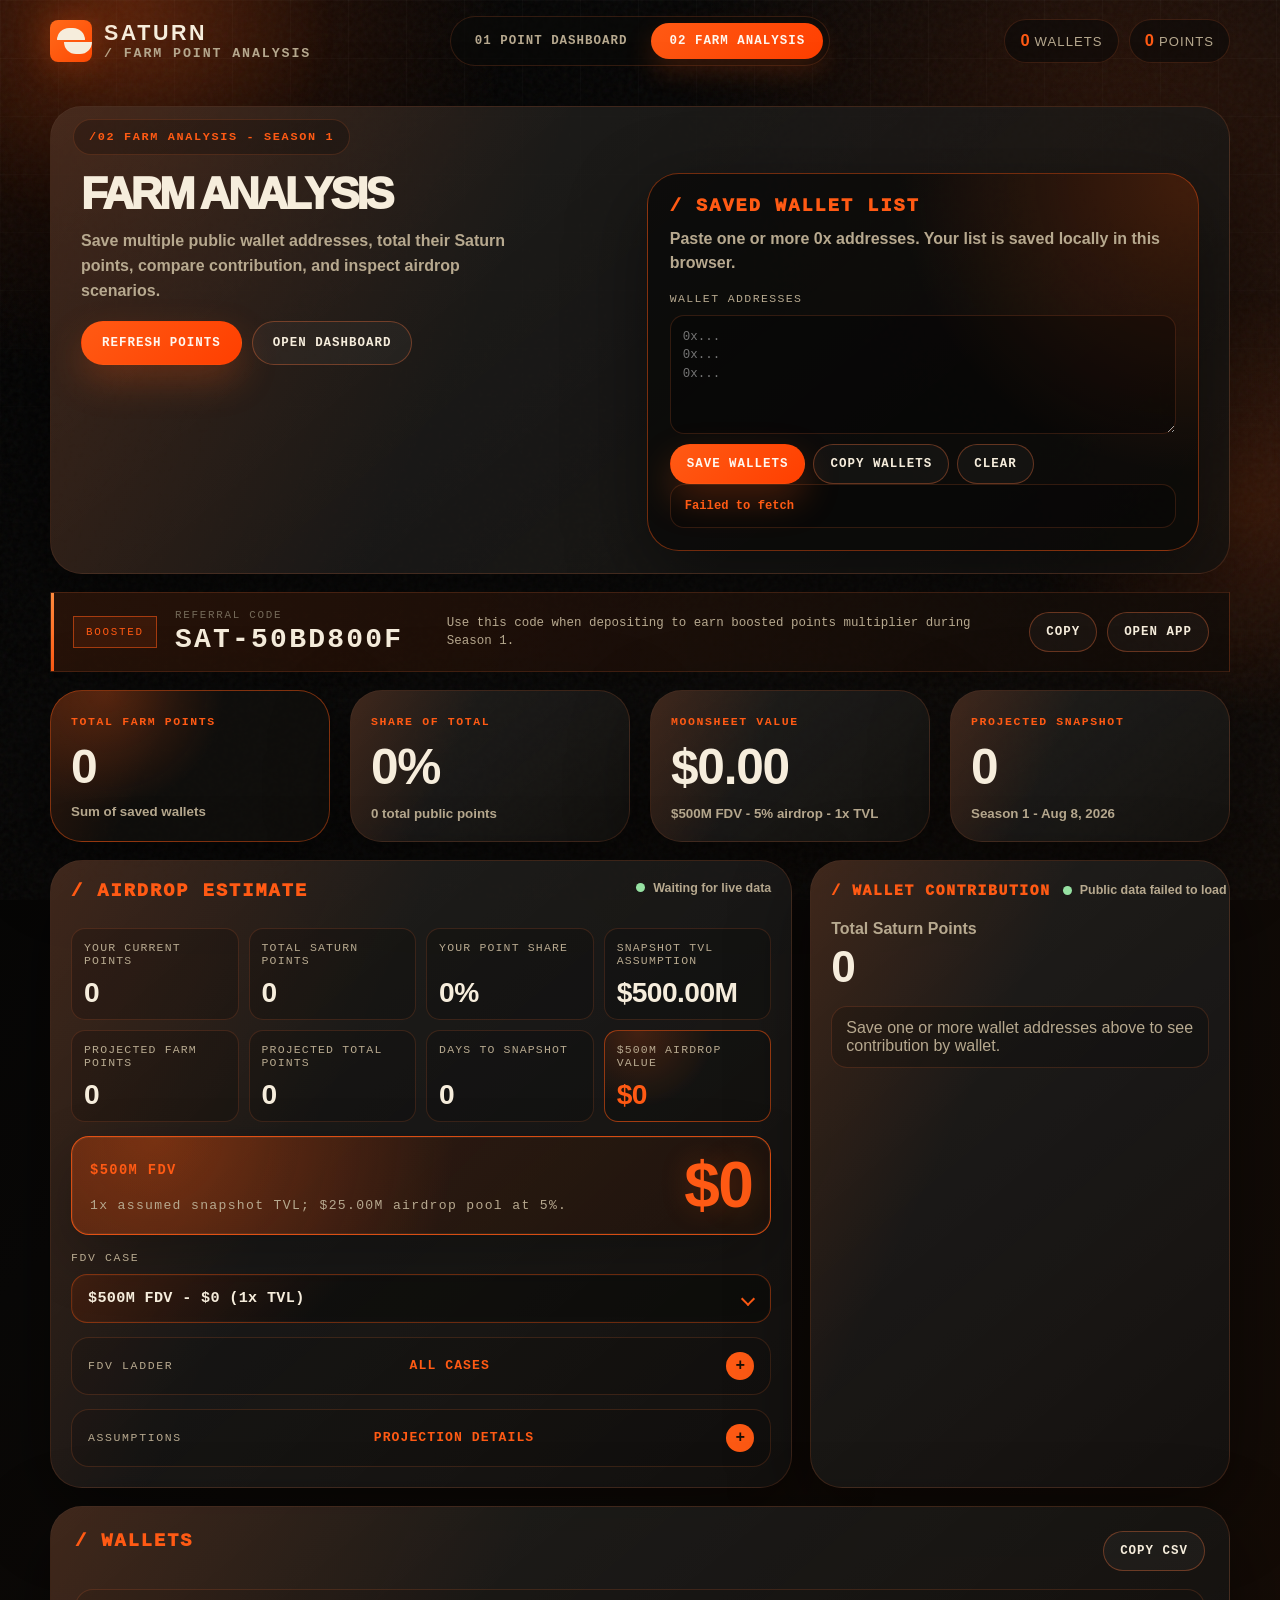
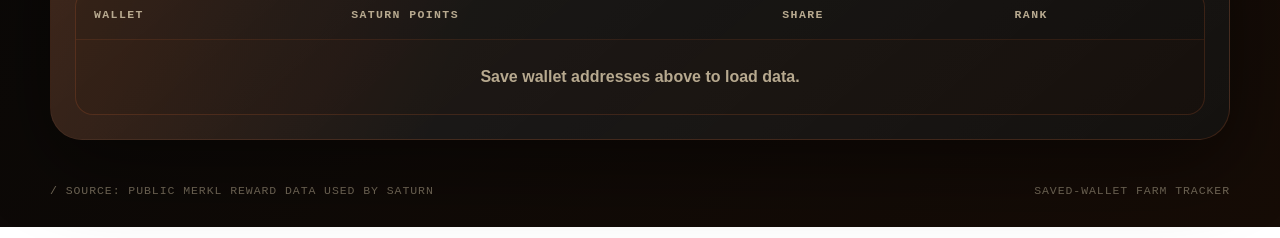
==== analysis.html @ b49cf616 "Raise hero titles and reorder referral" ====
<!doctype html>
<html lang="en">
  <head>
    <meta charset="utf-8" />
    <meta name="viewport" content="width=device-width, initial-scale=1" />
    <title>Saturn Farm Point Analysis</title>
    <meta
      name="description"
      content="Track Saturn points across saved wallets using public Merkl point data."
    />
    <link rel="stylesheet" href="styles.css?v=20260531-wallet-collapse" />
    <style>
      [hidden] {
        display: none !important;
      }

      .metric-card strong,
      .points-total strong,
      .moonsheet-grid strong,
      .scenario-focus strong {
        letter-spacing: -0.025em !important;
      }

      .hero-grid h1,
      .wallet-card h2,
      .panel-heading h2 {
        display: none !important;
      }

      .kicker,
      .card-label {
        display: inline-flex;
        align-items: center;
        color: var(--gold);
        font-size: clamp(1.02rem, 1.45vw, 1.28rem) !important;
        font-weight: 950 !important;
        letter-spacing: 0.11em;
        line-height: 1.15;
      }

      .kicker {
        margin-bottom: 4px;
      }

      .hero-panel .kicker {
        color: var(--text) !important;
        font-family: var(--font-display) !important;
        font-size: clamp(2.35rem, 3.4vw, 3.5rem) !important;
        font-weight: 950 !important;
        letter-spacing: -0.07em;
        line-height: 0.98;
        margin: 0 !important;
      }

      .card-label {
        margin-bottom: 10px;
      }

      .panel-heading {
        align-items: flex-start;
      }

      .hero-panel {
        padding-top: 12px !important;
      }

      .hero-grid,
      .farm-hero-grid {
        align-items: flex-start !important;
        min-height: 0 !important;
        margin-top: 18px;
        padding-top: 0 !important;
      }

      .hero-copy {
        margin-top: 12px !important;
      }

      .hero-actions {
        margin-top: 18px !important;
      }

      .farm-hero-grid {
        grid-template-columns: minmax(320px, 0.92fr) minmax(420px, 1fr) !important;
        gap: clamp(24px, 4.5vw, 58px) !important;
      }

      .farm-hero-grid > div:first-child {
        max-width: 520px;
      }

      .wallet-manager-card {
        justify-self: end;
        width: min(100%, 720px);
      }

      .farm-dashboard > .content-grid .panel-heading {
        align-items: center !important;
        flex-wrap: nowrap;
        gap: 12px;
      }

      .farm-dashboard > .content-grid .panel-heading .card-label {
        margin-bottom: 0;
        white-space: nowrap;
        font-size: clamp(0.92rem, 1.08vw, 1.08rem) !important;
      }

      .farm-dashboard > .content-grid .sync-status {
        align-self: center;
        margin-left: auto;
        min-width: max-content;
        white-space: nowrap;
      }

      .moonsheet-grid strong {
        letter-spacing: -0.02em !important;
      }

      .farm-dashboard .metric-card strong,
      .farm-dashboard .moonsheet-grid strong,
      .farm-dashboard .scenario-focus strong,
      .farm-dashboard .farm-points-total strong,
      .farm-dashboard .allocation-row-header b,
      .farm-dashboard .allocation-meta,
      .farm-dashboard .scenario-table th,
      .farm-dashboard .scenario-table td,
      .farm-dashboard .farm-table td,
      .farm-dashboard .farm-table strong {
        font-family: var(--font-display) !important;
      }

      .farm-dashboard > .content-grid .mini-stats {
        display: none !important;
      }

      .scenario-table {
        width: 100%;
        table-layout: fixed;
      }

      .scenario-table th,
      .scenario-table td {
        width: 33.333% !important;
      }

      .scenario-table th:nth-child(3),
      .scenario-table td:nth-child(3) {
        display: table-cell !important;
      }

      .scenario-table th:nth-child(4),
      .scenario-table td:nth-child(4) {
        display: none !important;
      }

      @media (max-width: 900px) {
        .farm-hero-grid {
          grid-template-columns: 1fr !important;
        }

        .wallet-manager-card {
          justify-self: stretch;
          width: 100%;
        }
      }
    </style>
  </head>
  <body>
    <div class="noise" aria-hidden="true"></div>
    <div class="orb orb-one" aria-hidden="true"></div>
    <div class="orb orb-two" aria-hidden="true"></div>

    <header class="site-shell topbar" aria-label="Saturn farm analysis header">
      <a class="brand" href="index.html" aria-label="Saturn Point Dashboard home">
        <span class="brand-mark" aria-hidden="true"></span>
        <span>
          <strong>Saturn</strong>
          <small>/ farm point analysis</small>
        </span>
      </a>

      <nav class="main-nav" aria-label="Primary navigation">
        <a href="index.html">01 Point Dashboard</a>
        <a class="active" href="analysis.html">02 Farm Analysis</a>
      </nav>

      <div class="header-stats" aria-label="Farm analysis quick stats">
        <span><strong id="walletCountStat">0</strong> Wallets</span>
        <span><strong id="farmHeaderPoints">0.0</strong> Points</span>
      </div>
    </header>

    <main class="site-shell dashboard farm-dashboard">
      <section class="hero-panel farm-hero reveal">
        <div class="epoch-pill">/02 Farm Analysis - Season 1</div>
        <div class="hero-grid farm-hero-grid">
          <div>
            <p class="kicker">Farm Analysis</p>
            <h1>Analyze your Saturn farm</h1>
            <p class="hero-copy">
              Save multiple public wallet addresses, total their Saturn points,
              compare contribution, and inspect airdrop scenarios.
            </p>
            <div class="hero-actions">
              <button class="primary-btn" id="refreshFarm" type="button">
                Refresh points
              </button>
              <a class="ghost-btn" href="index.html">Open dashboard</a>
            </div>
          </div>

          <aside class="wallet-card wallet-manager-card">
            <span class="card-label">/ Saved Wallet List</span>
            <h2>Saved wallets</h2>
            <p>Paste one or more 0x addresses. Your list is saved locally in this browser.</p>
            <div class="wallet-summary" id="walletSummary" hidden>
              <div>
                <small>Wallets saved</small>
                <strong id="walletSummaryCount">No wallets saved</strong>
                <span id="walletSummaryPreview">Add wallets to start tracking.</span>
              </div>
              <div class="wallet-summary-actions">
                <button class="ghost-btn compact-action" id="copyWalletsCompact" type="button">Copy</button>
                <button class="ghost-btn compact-action" id="editWallets" type="button">Edit wallets</button>
              </div>
            </div>
            <form class="wallet-manager" id="walletManagerForm">
              <label for="walletListInput">Wallet addresses</label>
              <textarea
                id="walletListInput"
                rows="5"
                placeholder="0x...&#10;0x...&#10;0x..."
                spellcheck="false"
              ></textarea>
              <div class="wallet-manager-actions">
                <button class="primary-btn compact-action" type="submit">Save wallets</button>
                <button class="ghost-btn compact-action" id="copyWallets" type="button">Copy wallets</button>
                <button class="ghost-btn compact-action" id="clearWallets" type="button">Clear</button>
              </div>
            </form>
            <div class="wallet-address" id="walletListStatus">No wallets saved.</div>
          </aside>
        </div>
      </section>

      <section class="ref-card reveal" aria-label="Saturn referral code">
        <div class="ref-accent" aria-hidden="true"></div>
        <span class="ref-badge">Boosted</span>
        <div>
          <small>Referral Code</small>
          <strong>SAT-50BD800F</strong>
        </div>
        <p>Use this code when depositing to earn boosted points multiplier during Season 1.</p>
        <div class="ref-actions">
          <button class="ghost-btn compact-action" type="button" data-copy-ref="SAT-50BD800F">Copy</button>
          <a class="ghost-btn compact-action" href="https://app.saturn.credit/" target="_blank" rel="noopener noreferrer">Open app</a>
        </div>
      </section>

      <section class="metrics-grid farm-metrics" aria-label="Farm summary metrics">
        <article class="metric-card reveal highlighted">
          <span class="metric-label">Total Farm Points</span>
          <strong id="totalFarmPoints">Loading</strong>
          <small>Sum of saved wallets</small>
        </article>

        <article class="metric-card reveal">
          <span class="metric-label">Share Of Total</span>
          <strong id="pointShare">-</strong>
          <small id="networkTotalCaption">Loading total points</small>
        </article>

        <article class="metric-card reveal">
          <span class="metric-label">Moonsheet Value</span>
          <strong id="moonsheetValue">-</strong>
          <small>$500M FDV - 5% airdrop - 1x TVL</small>
        </article>

        <article class="metric-card reveal">
          <span class="metric-label">Projected Snapshot</span>
          <strong id="projectedSnapshotPoints">-</strong>
          <small>Season 1 - Aug 8, 2026</small>
        </article>
      </section>

      <section class="panel moonsheet-panel reveal" aria-label="Airdrop moonsheet">
        <div class="panel-heading table-heading">
          <div>
            <span class="card-label">/ Airdrop Estimate</span>
            <h2>Airdrop estimate</h2>
          </div>
          <div class="sync-status">
            <span class="pulse-dot" aria-hidden="true"></span>
            <span id="projectionStatus">Waiting for live data</span>
          </div>
        </div>

        <div class="moonsheet-grid">
          <article>
            <small>Your current points</small>
            <strong id="moonCurrentPoints">-</strong>
          </article>
          <article>
            <small>Total Saturn points</small>
            <strong id="moonTotalPoints">-</strong>
          </article>
          <article>
            <small>Your point share</small>
            <strong id="moonShare">-</strong>
          </article>
          <article>
            <small>Snapshot TVL Assumption</small>
            <strong id="moonPoolValue">$500M</strong>
          </article>
          <article>
            <small>Projected farm points</small>
            <strong id="moonProjectedFarm">-</strong>
          </article>
          <article>
            <small>Projected total points</small>
            <strong id="moonProjectedTotal">-</strong>
          </article>
          <article>
            <small>Days to snapshot</small>
            <strong id="moonDays">-</strong>
          </article>
          <article class="moonsheet-highlight">
            <small>$500M airdrop value</small>
            <strong id="moonEstimatedValue">-</strong>
          </article>
        </div>

        <div class="scenario-focus" id="scenarioFocus" aria-live="polite">
          <span id="scenarioFocusCase">$500M FDV</span>
          <strong id="scenarioFocusValue">-</strong>
          <small id="scenarioFocusMeta"></small>
        </div>

        <div class="scenario-picker">
          <label for="fdvScenarioSelect">
            <span>FDV case</span>
            <select id="fdvScenarioSelect" aria-label="Select FDV case">
              <option>Loading scenarios...</option>
            </select>
          </label>
        </div>

        <details class="scenario-disclosure">
          <summary>
            <span>FDV ladder</span>
            <strong>All cases</strong>
          </summary>
          <div class="scenario-table-wrap">
            <table class="scenario-table">
              <thead>
                <tr>
                  <th>FDV</th>
                  <th>TVL Basis</th>
                  <th>Your Est. Value</th>
                </tr>
              </thead>
              <tbody id="fdvScenarioRows">
                <tr class="empty-row">
                  <td colspan="3">Loading FDV scenarios...</td>
                </tr>
              </tbody>
            </table>
          </div>
        </details>

        <details class="assumptions-disclosure">
          <summary>
            <span>Assumptions</span>
            <strong>Projection details</strong>
          </summary>
          <p class="moonsheet-note" id="projectionNote">
            Projection uses a linear pace assumption because the public API exposes
            cumulative points, not a guaranteed future emission schedule.
          </p>
        </details>
      </section>

      <section class="content-grid single-column">
        <article class="panel points-panel reveal">
          <div class="panel-heading">
            <div>
              <span class="card-label">/ Wallet Contribution</span>
              <h2>Allocation</h2>
            </div>
            <div class="sync-status">
              <span class="pulse-dot" aria-hidden="true"></span>
              <span id="farmSyncStatus">Loading public data</span>
            </div>
          </div>

          <div class="points-total farm-points-total">
            <span>Total Saturn Points</span>
            <strong id="farmTotalLarge">0.0</strong>
          </div>

          <div class="allocation-list" id="allocationList" aria-label="Wallet point allocation">
            <div class="loading-card">Save wallet addresses above to start tracking.</div>
          </div>

          <div class="mini-stats">
            <span>
              <small>Average Wallet</small>
              <strong id="averageWalletPoints">-</strong>
            </span>
            <span>
              <small>Pending Points</small>
              <strong id="pendingFarmPoints">-</strong>
            </span>
            <span>
              <small>Last Refresh</small>
              <strong id="lastRefresh">-</strong>
            </span>
          </div>
        </article>
      </section>

      <section class="panel table-panel reveal">
        <div class="panel-heading table-heading">
          <div>
            <span class="card-label">/ Wallets</span>
            <h2>Saved wallet point table</h2>
          </div>
          <button class="ghost-btn compact-action" id="copyCsv" type="button">
            Copy CSV
          </button>
        </div>

        <div class="responsive-table farm-table">
          <table>
            <thead>
              <tr>
                <th>Wallet</th>
                <th>Saturn Points</th>
                <th>Share</th>
                <th>Rank</th>
              </tr>
            </thead>
            <tbody id="farmRows">
              <tr class="empty-row">
                  <td colspan="4">Save wallet addresses above to load data.</td>
              </tr>
            </tbody>
          </table>
        </div>
      </section>
    </main>

    <footer class="site-shell footer">
      <span>/ Source: public Merkl reward data used by Saturn</span>
      <span>Saved-wallet farm tracker</span>
    </footer>

    <script src="analysis.js?v=20260531-wallet-collapse" defer></script>
    <script>
      document.addEventListener("DOMContentLoaded", () => {
        const form = document.querySelector("#walletManagerForm");
        const input = document.querySelector("#walletListInput");
        const card = document.querySelector(".wallet-manager-card");
        const summary = document.querySelector("#walletSummary");
        const count = document.querySelector("#walletSummaryCount");
        const preview = document.querySelector("#walletSummaryPreview");

        form?.addEventListener(
          "submit",
          () => {
            const matches = input.value.match(/0x[a-fA-F0-9]{40}/g) ?? [];
            const wallets = [...new Map(matches.map((address) => [address.toLowerCase(), address])).values()];

            if (wallets.length === 0) return;

            requestAnimationFrame(() => {
              const previewWallets = wallets
                .slice(0, 3)
                .map((address) => `${address.slice(0, 6)}...${address.slice(-4)}`);
              const hiddenCount = wallets.length - previewWallets.length;

              card.classList.add("is-collapsed");
              form.hidden = true;
              summary.hidden = false;
              count.textContent = `${wallets.length.toLocaleString("en-US")} wallet${wallets.length === 1 ? "" : "s"} saved`;
              preview.textContent = `${previewWallets.join("   ")}${hiddenCount > 0 ? `   +${hiddenCount} more` : ""}`;
            });
          },
          true,
        );
      });
    </script>
  </body>
</html>
---- styles.css ----
:root {
  --bg: #080704;
  --bg-soft: #15110a;
  --ink: #1b1006;
  --panel: rgba(18, 17, 14, 0.82);
  --panel-solid: #14120f;
  --panel-strong: #20170f;
  --line: rgba(255, 118, 63, 0.17);
  --line-bright: rgba(255, 118, 63, 0.34);
  --text: #f6eddc;
  --muted: #b7a98f;
  --faint: #746a59;
  --gold: #ff5a14;
  --gold-strong: #ff6a1a;
  --ember: #ff8a3d;
  --accent-soft: rgba(255, 90, 20, 0.14);
  --accent-line: rgba(255, 90, 20, 0.42);
  --green: #96e1a2;
  --blue: #89b7ff;
  --shadow: 0 24px 80px rgba(0, 0, 0, 0.46);
  --radius-xl: 32px;
  --radius-lg: 24px;
  --radius-md: 16px;
  --font-display: "Aptos Display", "Bahnschrift", "Trebuchet MS", sans-serif;
  --font-mono: "Cascadia Mono", "Consolas", monospace;
}

* {
  box-sizing: border-box;
}

html {
  scroll-behavior: smooth;
}

body {
  min-height: 100vh;
  margin: 0;
  color: var(--text);
  background:
    radial-gradient(circle at 10% 0%, rgba(255, 90, 20, 0.2), transparent 24rem),
    radial-gradient(circle at 88% 8%, rgba(255, 90, 20, 0.14), transparent 28rem),
    linear-gradient(135deg, #020202 0%, #090807 42%, #160c06 100%);
  font-family: var(--font-display);
  overflow-x: hidden;
}

body::before {
  position: fixed;
  inset: 0;
  z-index: -4;
  content: "";
  background:
    linear-gradient(90deg, rgba(255, 255, 255, 0.035) 1px, transparent 1px),
    linear-gradient(rgba(255, 255, 255, 0.035) 1px, transparent 1px);
  background-size: 58px 58px;
  mask-image: linear-gradient(to bottom, rgba(0, 0, 0, 0.7), transparent 78%);
}

a {
  color: inherit;
  text-decoration: none;
}

button,
input,
textarea,
select {
  font: inherit;
}

button {
  cursor: pointer;
}

.noise {
  position: fixed;
  inset: 0;
  z-index: -1;
  pointer-events: none;
  opacity: 0.08;
  background-image: url("data:image/svg+xml,%3Csvg viewBox='0 0 220 220' xmlns='http://www.w3.org/2000/svg'%3E%3Cfilter id='n'%3E%3CfeTurbulence type='fractalNoise' baseFrequency='0.82' numOctaves='4' stitchTiles='stitch'/%3E%3C/filter%3E%3Crect width='100%25' height='100%25' filter='url(%23n)' opacity='0.58'/%3E%3C/svg%3E");
}

.orb {
  position: fixed;
  z-index: -3;
  width: 460px;
  height: 460px;
  border-radius: 50%;
  filter: blur(6px);
  pointer-events: none;
}

.orb-one {
  top: -210px;
  left: -110px;
  background: radial-gradient(circle, rgba(255, 90, 20, 0.18), transparent 66%);
}

.orb-two {
  right: -190px;
  bottom: 18%;
  background: radial-gradient(circle, rgba(255, 90, 20, 0.18), transparent 66%);
}

.site-shell {
  width: min(1180px, calc(100vw - 42px));
  margin: 0 auto;
}

.topbar {
  display: grid;
  grid-template-columns: minmax(220px, 1fr) auto minmax(220px, 1fr);
  gap: 18px;
  align-items: center;
  padding: 16px 0 28px;
}

.brand {
  display: inline-flex;
  gap: 12px;
  align-items: center;
  width: fit-content;
}

.brand-mark {
  position: relative;
  width: 42px;
  height: 42px;
  overflow: hidden;
  border: 0;
  border-radius: 8px;
  background: linear-gradient(135deg, #ff6a1a, #ff4a05);
  box-shadow: 0 0 34px rgba(255, 90, 20, 0.36);
}

.brand-mark::before {
  position: absolute;
  inset: 8px 7px auto;
  height: 12px;
  content: "";
  border-radius: 999px 999px 0 0;
  background: var(--text);
}

.brand-mark::after {
  position: absolute;
  inset: auto 7px 8px;
  height: 12px;
  content: "";
  border: 0;
  border-radius: 0 0 999px 999px;
  background: var(--text);
  transform: translateX(7px);
}

.brand strong {
  display: block;
  font-size: 1.34rem;
  letter-spacing: 0.12em;
  text-transform: uppercase;
}

.brand small {
  display: block;
  color: var(--muted);
  font-family: var(--font-mono);
  font-weight: 700;
  letter-spacing: 0.14em;
  text-transform: uppercase;
}

.main-nav {
  display: inline-flex;
  gap: 6px;
  justify-self: center;
  padding: 6px;
  border: 1px solid var(--line);
  border-radius: 999px;
  background: rgba(10, 10, 9, 0.72);
}

.main-nav a {
  display: inline-flex;
  align-items: center;
  min-height: 36px;
  padding: 0 18px;
  border-radius: 999px;
  color: var(--muted);
  font-family: var(--font-mono);
  font-size: 0.78rem;
  font-weight: 900;
  letter-spacing: 0.08em;
  text-transform: uppercase;
  transition: 180ms ease;
}

.main-nav a:hover,
.main-nav a.active {
  color: #fff7ef;
  background: linear-gradient(135deg, var(--gold), #ff3f00);
  box-shadow: 0 12px 28px rgba(255, 90, 20, 0.2);
}

.header-stats {
  display: flex;
  gap: 10px;
  justify-content: flex-end;
}

.header-stats span {
  padding: 11px 15px;
  border: 1px solid var(--line);
  border-radius: 999px;
  color: var(--muted);
  background: rgba(10, 10, 9, 0.58);
  font-size: 0.82rem;
  letter-spacing: 0.08em;
  text-transform: uppercase;
}

.header-stats strong {
  color: var(--gold);
  font-size: 1.26em;
  font-weight: 900;
  letter-spacing: 0.02em;
}

.dashboard {
  display: grid;
  gap: 18px;
  padding: 12px 0 44px;
}

.hero-panel,
.panel,
.metric-card,
.wallet-card {
  position: relative;
  overflow: hidden;
  border: 1px solid var(--line);
  border-radius: var(--radius-xl);
  background: linear-gradient(140deg, rgba(255, 255, 255, 0.07), rgba(255, 255, 255, 0.012)), var(--panel);
  box-shadow: var(--shadow);
}

.hero-panel::before,
.panel::before,
.metric-card::before {
  position: absolute;
  inset: 0;
  content: "";
  pointer-events: none;
  background: linear-gradient(115deg, rgba(255, 90, 20, 0.14), transparent 38%);
}

.hero-panel {
  min-height: 0;
  padding: 22px;
}

.epoch-pill {
  position: relative;
  z-index: 1;
  display: inline-flex;
  align-items: center;
  min-height: 36px;
  padding: 0 15px;
  border: 1px solid var(--line);
  border-radius: 999px;
  color: var(--gold);
  background: rgba(0, 0, 0, 0.22);
  font-family: var(--font-mono);
  font-size: 0.74rem;
  font-weight: 900;
  letter-spacing: 0.14em;
  text-transform: uppercase;
}

.hero-grid {
  position: relative;
  z-index: 1;
  display: grid;
  grid-template-columns: minmax(0, 0.9fr) minmax(420px, 0.72fr);
  gap: 28px;
  align-items: center;
  min-height: 150px;
  padding: 22px 8px 0;
}

.kicker,
.card-label,
.metric-label {
  color: var(--gold);
  font-family: var(--font-mono);
  font-size: 0.72rem;
  font-weight: 900;
  letter-spacing: 0.14em;
  text-transform: uppercase;
}

.hero-grid h1 {
  max-width: 720px;
  margin: 12px 0 0;
  font-size: clamp(2.35rem, 4.3vw, 4rem);
  line-height: 0.98;
  letter-spacing: -0.055em;
}

.hero-copy {
  max-width: 720px;
  margin: 14px 0 0;
  color: var(--muted);
  font-size: 1rem;
  font-weight: 800;
  line-height: 1.58;
}

.hero-actions,
.table-toolbar {
  display: flex;
  flex-wrap: wrap;
  gap: 10px;
  margin-top: 20px;
}

.primary-btn,
.ghost-btn {
  display: inline-flex;
  align-items: center;
  justify-content: center;
  min-height: 44px;
  padding: 0 20px;
  border: 1px solid transparent;
  border-radius: 999px;
  font-family: var(--font-mono);
  font-size: 0.78rem;
  font-weight: 900;
  letter-spacing: 0.08em;
  text-transform: uppercase;
  transition: transform 180ms ease, box-shadow 180ms ease, border-color 180ms ease;
}

.primary-btn {
  color: #fff7ef;
  background: linear-gradient(135deg, var(--gold), #ff3f00);
  box-shadow: 0 16px 36px rgba(255, 90, 20, 0.25);
}

.ghost-btn {
  border-color: var(--line-bright);
  color: var(--text);
  background: rgba(255, 255, 255, 0.035);
}

.primary-btn:hover,
.ghost-btn:hover {
  transform: translateY(-1px);
}

.primary-btn:disabled {
  cursor: wait;
  opacity: 0.65;
  transform: none;
}

.wallet-card {
  min-height: 0;
  padding: 22px;
  border-color: var(--line-bright);
  background:
    radial-gradient(circle at top right, rgba(255, 90, 20, 0.22), transparent 45%),
    rgba(8, 8, 7, 0.68);
}

.wallet-card h2 {
  margin: 18px 0 10px;
  font-size: 1.55rem;
  letter-spacing: -0.055em;
}

.wallet-card p {
  margin: 0 0 18px;
  color: var(--muted);
  font-weight: 800;
  line-height: 1.45;
}

.wallet-lookup {
  display: grid;
  gap: 14px;
}

.wallet-lookup label {
  display: grid;
  gap: 8px;
  color: var(--muted);
  font-family: var(--font-mono);
  font-size: 0.72rem;
  letter-spacing: 0.12em;
  text-transform: uppercase;
}

.wallet-lookup-row {
  display: grid;
  grid-template-columns: 1fr auto;
  gap: 8px;
}

.wallet-lookup input {
  min-width: 0;
  border: 1px solid var(--line);
  border-radius: 14px;
  outline: 0;
  padding: 0 14px;
  color: var(--text);
  background: rgba(0, 0, 0, 0.25);
  font-family: var(--font-mono);
  font-weight: 800;
}

.wallet-lookup input:focus,
.wallet-manager textarea:focus {
  border-color: rgba(255, 90, 20, 0.62);
  box-shadow: 0 0 0 3px rgba(255, 90, 20, 0.1);
}

.wallet-lookup button {
  min-height: 42px;
  padding: 0 16px;
  border: 0;
  border-radius: 14px;
  color: #fff7ef;
  background: linear-gradient(135deg, var(--gold), #ff3f00);
  font-family: var(--font-mono);
  font-size: 0.78rem;
  font-weight: 900;
  letter-spacing: 0.08em;
  text-transform: uppercase;
}

.wallet-address {
  min-height: 44px;
  padding: 14px;
  border: 1px solid var(--line);
  border-radius: 14px;
  color: var(--gold);
  background: rgba(0, 0, 0, 0.22);
  font-family: var(--font-mono);
  font-size: 0.76rem;
  font-weight: 800;
  overflow-wrap: anywhere;
}

.metrics-grid {
  display: grid;
  grid-template-columns: repeat(4, minmax(0, 1fr));
  gap: 20px;
}

.metric-card {
  min-height: 126px;
  padding: 20px;
}

.metric-card > * {
  position: relative;
  z-index: 1;
}

.metric-card strong {
  display: block;
  margin-top: 14px;
  font-size: clamp(1.9rem, 4vw, 3.1rem);
  line-height: 1;
  letter-spacing: -0.07em;
}

.metric-card small {
  display: block;
  margin-top: 13px;
  color: var(--muted);
  font-weight: 800;
}

.metric-card.highlighted {
  border-color: rgba(255, 90, 20, 0.48);
  background: radial-gradient(circle at 20% 0%, rgba(255, 90, 20, 0.24), transparent 44%), var(--panel);
}

.content-grid {
  display: grid;
  grid-template-columns: minmax(0, 1fr) 360px;
  gap: 18px;
}

.panel {
  padding: 24px;
}

.panel > * {
  position: relative;
  z-index: 1;
}

.panel-heading,
.table-heading {
  display: flex;
  gap: 16px;
  align-items: center;
  justify-content: space-between;
}

.panel-heading h2,
.table-heading h2,
.farm-source-card h2 {
  margin: 8px 0 0;
  font-size: clamp(1.95rem, 3vw, 2.45rem);
  line-height: 0.95;
  letter-spacing: -0.07em;
}

.sync-status {
  display: inline-flex;
  gap: 8px;
  align-items: center;
  color: var(--muted);
  font-size: 0.78rem;
  font-weight: 900;
}

.pulse-dot {
  width: 9px;
  height: 9px;
  border-radius: 999px;
  background: var(--green);
  box-shadow: 0 0 0 0 rgba(150, 225, 162, 0.45);
  animation: pulse 2.1s infinite;
}

.points-total {
  display: flex;
  align-items: end;
  justify-content: space-between;
  gap: 20px;
  margin-top: 34px;
}

.points-total span {
  color: var(--muted);
  font-weight: 900;
}

.points-total strong {
  font-family: var(--font-mono);
  font-size: clamp(3rem, 7vw, 5rem);
  line-height: 0.9;
  letter-spacing: -0.08em;
}

.chart-wrap {
  margin-top: 24px;
  overflow: hidden;
  border: 1px solid var(--line);
  border-radius: 20px;
  background: rgba(0, 0, 0, 0.18);
}

.points-chart {
  display: block;
  width: 100%;
  min-height: 280px;
}

.chart-grid {
  stroke: rgba(255, 255, 255, 0.08);
  stroke-width: 1;
}

.chart-line {
  fill: none;
  stroke: var(--gold);
  stroke-linecap: round;
  stroke-linejoin: round;
  stroke-width: 6;
  filter: drop-shadow(0 0 16px rgba(255, 90, 20, 0.36));
}

.chart-dot {
  fill: var(--panel-solid);
  stroke: var(--gold);
  stroke-width: 5;
}

.chart-labels {
  fill: var(--muted);
  font-family: var(--font-mono);
  font-size: 12px;
  letter-spacing: 0.08em;
  text-transform: uppercase;
}

.mini-stats {
  display: grid;
  grid-template-columns: repeat(3, 1fr);
  gap: 12px;
  margin-top: 16px;
}

.mini-stats span {
  min-height: 74px;
  padding: 14px;
  border: 1px solid var(--line);
  border-radius: 16px;
  background: rgba(0, 0, 0, 0.14);
}

.mini-stats small,
.mini-stats strong {
  display: block;
}

.mini-stats small {
  color: var(--muted);
  font-size: 0.75rem;
  font-weight: 900;
}

.mini-stats strong {
  margin-top: 8px;
  font-family: var(--font-mono);
}

.fair-value-panel {
  display: grid;
  min-height: 100%;
}

.fair-value-list {
  display: grid;
  gap: 16px;
  margin: 28px 0 0;
  padding: 0;
  list-style: none;
}

.fair-value-list li {
  display: flex;
  gap: 14px;
  align-items: center;
  padding: 14px;
  border: 1px solid var(--line);
  border-radius: 18px;
  background: rgba(0, 0, 0, 0.16);
}

.source-icon {
  flex: 0 0 auto;
  width: 46px;
  height: 46px;
  border: 1px solid rgba(255, 90, 20, 0.42);
  border-radius: 999px;
  background: radial-gradient(circle at 30% 30%, #fff5d5, var(--gold) 48%, #9d5a05);
}

.source-icon.excluded {
  background:
    linear-gradient(20deg, transparent 44%, var(--gold) 46%, var(--gold) 51%, transparent 53%),
    linear-gradient(200deg, transparent 44%, var(--gold) 46%, var(--gold) 51%, transparent 53%),
    rgba(255, 90, 20, 0.08);
}

.fair-value-list strong,
.fair-value-list small {
  display: block;
}

.fair-value-list small {
  color: var(--muted);
  font-weight: 800;
}

.fair-value-list code {
  margin-left: auto;
  color: var(--gold);
  font-family: var(--font-mono);
  font-weight: 900;
}

.liquid-bar {
  height: 13px;
  margin: 26px 0 22px;
  overflow: hidden;
  border: 1px solid var(--line);
  border-radius: 999px;
  background: rgba(0, 0, 0, 0.2);
}

.liquid-bar span {
  display: block;
  width: 68%;
  height: 100%;
  border-radius: inherit;
  background: linear-gradient(90deg, var(--ember), #ffdc78);
}

.source-copy {
  color: var(--muted);
  font-size: 1rem;
  font-weight: 900;
  line-height: 1.6;
}

.table-panel {
  overflow: hidden;
}

.search-box {
  display: grid;
  gap: 8px;
  width: min(100%, 420px);
  margin-top: 30px;
  color: var(--muted);
  font-family: var(--font-mono);
  font-size: 0.72rem;
  letter-spacing: 0.12em;
  text-transform: uppercase;
}

.search-box input {
  min-height: 46px;
  border: 1px solid var(--line);
  border-radius: 16px;
  outline: 0;
  padding: 0 14px;
  color: var(--text);
  background: rgba(0, 0, 0, 0.18);
  font-family: var(--font-display);
  font-size: 0.95rem;
  font-weight: 800;
}

.search-box input:focus {
  border-color: rgba(255, 90, 20, 0.62);
  box-shadow: 0 0 0 3px rgba(255, 90, 20, 0.09);
}

.responsive-table {
  margin-top: 18px;
  overflow-x: auto;
  border: 1px solid var(--line);
  border-radius: 18px;
  background: rgba(0, 0, 0, 0.08);
}

table {
  width: 100%;
  border-collapse: collapse;
}

th,
td {
  padding: 18px;
  border-bottom: 1px solid rgba(255, 118, 63, 0.1);
  text-align: left;
}

th {
  color: var(--muted);
  font-family: var(--font-mono);
  font-size: 0.72rem;
  font-weight: 800;
  letter-spacing: 0.12em;
  text-transform: uppercase;
}

td {
  color: var(--text);
  font-weight: 900;
}

tr:last-child td {
  border-bottom: 0;
}

.wallet-link,
.wallet-cell {
  display: inline-flex;
  gap: 14px;
  align-items: center;
  min-width: 0;
}

.wallet-link {
  border-radius: 16px;
}

.wallet-link:focus-visible {
  outline: 2px solid rgba(255, 90, 20, 0.65);
  outline-offset: 4px;
}

.wallet-link span:last-child,
.wallet-cell span:last-child {
  min-width: 0;
}

.wallet-link strong,
.wallet-cell strong {
  display: block;
  overflow: hidden;
  font-size: 0.98rem;
  text-overflow: ellipsis;
  white-space: nowrap;
}

.wallet-link:hover strong,
.wallet-link:focus-visible strong {
  color: var(--gold);
}

.wallet-link small,
.wallet-cell small {
  display: block;
  overflow: hidden;
  max-width: 340px;
  color: var(--muted);
  font-family: var(--font-mono);
  font-size: 0.7rem;
  text-overflow: ellipsis;
}

.wallet-badge,
.position-badge {
  display: grid;
  place-items: center;
  flex: 0 0 auto;
  width: 36px;
  height: 36px;
  border-radius: 13px;
  color: #fff7ef;
  background: linear-gradient(135deg, var(--gold), #ff3f00);
  font-family: var(--font-mono);
  font-size: 0.78rem;
  font-weight: 900;
}

.rank-cell {
  font-size: 1rem;
}

.status-pill,
.movement-pill {
  display: inline-flex;
  align-items: center;
  justify-content: center;
  min-width: 76px;
  min-height: 30px;
  padding: 0 12px;
  border: 1px solid var(--line);
  border-radius: 999px;
  color: var(--muted);
  background: rgba(0, 0, 0, 0.14);
  font-family: var(--font-mono);
  font-size: 0.76rem;
  font-weight: 900;
}

.movement-up {
  color: var(--green);
}

.movement-down {
  color: #ff9b80;
}

.movement-new {
  color: var(--blue);
}

.points-distribution .points-total {
  margin-top: 34px;
}

.daily-distribution {
  display: grid;
  grid-template-columns: repeat(4, minmax(0, 1fr));
  gap: 12px;
  margin-top: 14px;
}

.daily-distribution span {
  min-height: 64px;
  padding: 14px;
  border: 1px solid rgba(255, 90, 20, 0.2);
  border-radius: 15px;
  background: rgba(255, 90, 20, 0.06);
}

.daily-distribution small,
.daily-distribution strong {
  display: block;
}

.daily-distribution small {
  color: var(--muted);
  font-family: var(--font-mono);
  font-size: 0.68rem;
  letter-spacing: 0.12em;
  text-transform: uppercase;
}

.daily-distribution strong {
  margin-top: 8px;
  color: var(--gold);
  font-family: var(--font-mono);
  font-size: 0.95rem;
}

.leaderboard-chart {
  margin-top: 18px;
}

.summary-tabs {
  display: inline-flex;
  gap: 6px;
  padding: 6px;
  border: 1px solid var(--line);
  border-radius: 999px;
  background: rgba(0, 0, 0, 0.18);
}

.tab {
  min-height: 42px;
  border: 0;
  border-radius: 999px;
  padding: 0 18px;
  color: var(--muted);
  background: transparent;
  font-family: var(--font-mono);
  font-size: 0.78rem;
  font-weight: 900;
  letter-spacing: 0.08em;
  text-transform: uppercase;
}

.tab.active {
  color: #fff7ef;
  background: linear-gradient(135deg, var(--gold), #ff3f00);
}

.summary-table[hidden] {
  display: none;
}

.table-panel tbody tr {
  background: rgba(255, 90, 20, 0.015);
}

.table-panel tbody tr:nth-child(even) {
  background: rgba(255, 90, 20, 0.027);
}

.summary-table th:first-child {
  width: 38%;
}

.summary-table th:nth-child(2),
.summary-table td:nth-child(2) {
  width: 26%;
}

.command-table .responsive-table {
  margin-top: 16px;
}

.command-table .search-box input {
  width: 100%;
}

#summaryPanel {
  display: none !important;
}

.summary-tabs {
  display: none !important;
}

.table-heading .summary-tabs {
  display: none !important;
}

#leaderboardPanel {
  display: block !important;
}

#leaderboard th:nth-child(3),
#leaderboard td:nth-child(3),
#leaderboard th:nth-child(4),
#leaderboard td:nth-child(4) {
  display: none;
}

#leaderboard table {
  table-layout: fixed;
}

#leaderboard th,
#leaderboard td {
  width: 25%;
  text-align: center;
}

#leaderboard th:nth-child(2),
#leaderboard td:nth-child(2) {
  text-align: left;
}

#leaderboard .wallet-link {
  display: flex;
}

#leaderboard .wallet-link small {
  display: none;
}

#leaderboard .wallet-badge {
  width: 46px;
  height: 46px;
  border-radius: 13px;
  font-size: 1rem;
}

#leaderboard .rank-cell {
  font-size: 0;
}

#leaderboard .movement-pill {
  min-width: 78px;
}

.empty-row td {
  padding: 28px 18px;
  color: var(--muted);
  text-align: center;
}

.footer {
  display: flex;
  justify-content: space-between;
  padding: 0 0 30px;
  color: var(--faint);
  font-family: var(--font-mono);
  font-size: 0.72rem;
  letter-spacing: 0.08em;
  text-transform: uppercase;
}

.farm-dashboard {
  grid-template-columns: minmax(0, 1.45fr) minmax(320px, 0.82fr);
  grid-template-areas:
    "hero hero"
    "ref ref"
    "metrics metrics"
    "moonsheet allocation"
    "table table";
}

.farm-dashboard > .hero-panel {
  grid-area: hero;
}

.farm-dashboard > .ref-card {
  grid-area: ref;
}

.farm-dashboard > .metrics-grid {
  grid-area: metrics;
}

.farm-dashboard > .content-grid {
  grid-area: allocation;
}

.farm-dashboard > .moonsheet-panel {
  grid-area: moonsheet;
}

.farm-dashboard > .table-panel {
  grid-area: table;
}

.farm-hero {
  padding: 22px;
}

.farm-hero-grid {
  grid-template-columns: minmax(0, 0.62fr) minmax(560px, 1.35fr);
  align-items: center;
}

.farm-hero .hero-grid h1 {
  max-width: 430px;
  font-size: clamp(2.35rem, 3.7vw, 3.65rem);
}

.farm-hero .hero-copy {
  max-width: 440px;
}

.farm-source-card h2 {
  margin-top: 66px;
}

.wallet-manager-card h2 {
  margin-top: 10px;
}

.wallet-manager-card {
  min-width: 0;
  border-color: var(--accent-line);
}

.wallet-manager-card.is-collapsed {
  display: grid;
  align-content: center;
}

.wallet-manager-card.is-collapsed > p {
  display: none;
}

.wallet-summary {
  position: relative;
  display: grid;
  grid-template-columns: minmax(0, 1fr) auto;
  gap: 14px;
  align-items: center;
  margin-top: 16px;
  padding: 14px;
  border: 1px solid var(--line);
  border-radius: 16px;
  background: rgba(0, 0, 0, 0.24);
}

.wallet-summary-actions {
  display: flex;
  gap: 8px;
}

.wallet-summary[hidden] {
  display: none;
}

.wallet-summary small,
.wallet-summary span {
  display: block;
  color: var(--muted);
  font-family: var(--font-mono);
}

.wallet-summary small {
  font-size: 0.68rem;
  letter-spacing: 0.14em;
  text-transform: uppercase;
}

.wallet-summary strong {
  display: block;
  margin-top: 5px;
  font-size: 1.05rem;
}

.wallet-summary span {
  margin-top: 6px;
  overflow: hidden;
  font-size: 0.78rem;
  text-overflow: ellipsis;
  white-space: nowrap;
}

.wallet-manager {
  display: grid;
  gap: 10px;
  margin-top: 16px;
}

.wallet-manager label {
  color: var(--muted);
  font-family: var(--font-mono);
  font-size: 0.72rem;
  letter-spacing: 0.12em;
  text-transform: uppercase;
}

.wallet-manager textarea {
  width: 100%;
  min-height: 104px;
  resize: vertical;
  border: 1px solid var(--line);
  border-radius: 14px;
  outline: 0;
  padding: 12px;
  color: var(--text);
  background: rgba(0, 0, 0, 0.28);
  font-family: var(--font-mono);
  font-size: 0.78rem;
  line-height: 1.5;
}

.wallet-manager-actions {
  display: flex;
  flex-wrap: wrap;
  gap: 8px;
}

.farm-metrics .metric-card:first-child strong {
  font-size: clamp(2rem, 4vw, 3rem);
}

.ref-card {
  position: relative;
  display: grid;
  grid-template-columns: auto minmax(150px, 0.45fr) minmax(220px, 1fr) auto;
  gap: 18px;
  align-items: center;
  overflow: hidden;
  padding: 16px 20px 16px 22px;
  border: 1px solid var(--line);
  background: linear-gradient(90deg, rgba(255, 90, 20, 0.12), rgba(255, 90, 20, 0.025)), rgba(10, 10, 9, 0.76);
}

.ref-accent {
  position: absolute;
  inset: 0 auto 0 0;
  width: 3px;
  background: linear-gradient(180deg, var(--ember), var(--gold));
}

.ref-badge {
  display: inline-flex;
  justify-content: center;
  padding: 9px 12px;
  border: 1px solid rgba(255, 90, 20, 0.55);
  color: var(--gold);
  background: rgba(255, 90, 20, 0.1);
  font-family: var(--font-mono);
  font-size: 0.68rem;
  letter-spacing: 0.16em;
  text-transform: uppercase;
}

.ref-card small {
  display: block;
  color: var(--faint);
  font-family: var(--font-mono);
  font-size: 0.68rem;
  letter-spacing: 0.16em;
  text-transform: uppercase;
}

.ref-card strong {
  display: block;
  margin-top: 3px;
  font-family: var(--font-mono);
  font-size: clamp(1.25rem, 2.2vw, 1.75rem);
  letter-spacing: 0.08em;
}

.ref-card p {
  margin: 0;
  color: var(--muted);
  font-family: var(--font-mono);
  font-size: 0.78rem;
  line-height: 1.45;
}

.ref-actions {
  display: flex;
  gap: 10px;
  justify-content: flex-end;
}

.content-grid.single-column {
  grid-template-columns: 1fr;
}

.moonsheet-panel {
  padding: 20px;
}

.moonsheet-grid {
  position: relative;
  z-index: 1;
  display: grid;
  grid-template-columns: repeat(4, minmax(0, 1fr));
  gap: 10px;
  margin-top: 16px;
}

.moonsheet-grid article {
  display: flex;
  flex-direction: column;
  justify-content: space-between;
  min-height: 82px;
  padding: 12px;
  border: 1px solid rgba(255, 118, 63, 0.16);
  border-radius: 14px;
  background: rgba(0, 0, 0, 0.18);
}

.moonsheet-grid small {
  display: block;
  min-height: 2.25em;
  color: var(--muted);
  font-family: var(--font-mono);
  font-size: 0.72rem;
  letter-spacing: 0.1em;
  text-transform: uppercase;
}

.moonsheet-grid strong {
  display: block;
  margin-top: 12px;
  font-family: var(--font-mono);
  font-size: clamp(1.25rem, 2.2vw, 2rem);
  line-height: 1;
  letter-spacing: -0.07em;
  overflow-wrap: anywhere;
}

.moonsheet-highlight {
  border-color: rgba(255, 90, 20, 0.54) !important;
  background:
    radial-gradient(circle at 20% 0%, rgba(255, 90, 20, 0.2), transparent 48%),
    rgba(0, 0, 0, 0.18) !important;
}

.moonsheet-highlight strong {
  color: var(--gold);
}

.moonsheet-note {
  position: relative;
  z-index: 1;
  margin: 16px 0 0;
  color: var(--muted);
  line-height: 1.6;
}

.scenario-focus {
  position: relative;
  z-index: 1;
  display: grid;
  grid-template-columns: minmax(0, 1fr) auto;
  gap: 10px 24px;
  align-items: end;
  margin-top: 14px;
  padding: 18px;
  border: 1px solid rgba(255, 90, 20, 0.82);
  border-radius: 18px;
  background:
    radial-gradient(circle at 12% 0%, rgba(255, 90, 20, 0.32), transparent 48%),
    linear-gradient(135deg, rgba(255, 90, 20, 0.13), rgba(255, 90, 20, 0.06)),
    rgba(0, 0, 0, 0.25);
  box-shadow:
    0 22px 60px rgba(0, 0, 0, 0.24),
    inset 0 0 0 1px rgba(255, 236, 190, 0.06);
}

.scenario-focus span,
.scenario-focus small {
  color: var(--muted);
  font-family: var(--font-mono);
  letter-spacing: 0.1em;
  text-transform: uppercase;
}

.scenario-focus span {
  color: var(--gold);
  font-size: 0.86rem;
  font-weight: 800;
}

.scenario-focus strong {
  grid-row: span 2;
  color: var(--gold);
  font-family: var(--font-mono);
  font-size: clamp(3rem, 5vw, 5.2rem);
  line-height: 0.94;
  letter-spacing: -0.08em;
  text-shadow: 0 0 28px rgba(255, 90, 20, 0.22);
}

.scenario-focus small {
  font-size: 0.82rem;
  line-height: 1.5;
  text-transform: none;
}

.scenario-picker {
  position: relative;
  z-index: 1;
  margin-top: 16px;
}

.scenario-picker label {
  position: relative;
  display: grid;
  gap: 10px;
  max-width: none;
}

.scenario-picker span,
.scenario-disclosure summary span {
  color: var(--muted);
  font-family: var(--font-mono);
  font-size: 0.72rem;
  letter-spacing: 0.14em;
  text-transform: uppercase;
}

.assumptions-disclosure summary span {
  color: var(--muted);
  font-family: var(--font-mono);
  font-size: 0.72rem;
  letter-spacing: 0.14em;
  text-transform: uppercase;
}

.scenario-picker select {
  width: 100%;
  appearance: none;
  color: var(--text);
  border: 1px solid rgba(255, 90, 20, 0.38);
  border-radius: 16px;
  background:
    linear-gradient(135deg, rgba(255, 90, 20, 0.16), transparent 38%),
    rgba(0, 0, 0, 0.32);
  box-shadow: inset 0 0 0 1px rgba(255, 255, 255, 0.025);
  font: 800 0.95rem/1 var(--font-mono);
  letter-spacing: 0.02em;
  padding: 16px 48px 16px 16px;
  cursor: pointer;
}

.scenario-picker label::after {
  position: absolute;
  right: 18px;
  bottom: 19px;
  width: 8px;
  height: 8px;
  content: "";
  border-right: 2px solid var(--gold);
  border-bottom: 2px solid var(--gold);
  pointer-events: none;
  transform: rotate(45deg);
}

.scenario-picker select:focus {
  border-color: rgba(255, 90, 20, 0.68);
  box-shadow: 0 0 0 3px rgba(255, 90, 20, 0.1);
  outline: none;
}

.scenario-disclosure,
.assumptions-disclosure {
  position: relative;
  z-index: 1;
  margin-top: 14px;
  overflow: hidden;
  border: 1px solid var(--line);
  border-radius: 18px;
  background: rgba(0, 0, 0, 0.12);
}

.scenario-disclosure summary,
.assumptions-disclosure summary {
  display: flex;
  align-items: center;
  justify-content: space-between;
  gap: 16px;
  padding: 14px 16px;
  cursor: pointer;
  list-style: none;
}

.scenario-disclosure summary::-webkit-details-marker,
.assumptions-disclosure summary::-webkit-details-marker {
  display: none;
}

.scenario-disclosure summary strong,
.assumptions-disclosure summary strong {
  color: var(--gold);
  font-family: var(--font-mono);
  font-size: 0.82rem;
  letter-spacing: 0.08em;
  text-transform: uppercase;
}

.scenario-disclosure summary::after,
.assumptions-disclosure summary::after {
  display: grid;
  place-items: center;
  width: 28px;
  height: 28px;
  content: "+";
  color: var(--ink);
  border-radius: 999px;
  background: var(--gold);
  font-family: var(--font-mono);
  font-weight: 900;
  line-height: 1;
}

.scenario-disclosure[open] summary::after,
.assumptions-disclosure[open] summary::after {
  content: "-";
}

.assumptions-disclosure .moonsheet-note {
  margin: 0;
  padding: 0 16px 16px;
}

.scenario-table-wrap {
  position: relative;
  z-index: 1;
  margin-top: 14px;
  overflow-x: auto;
  border: 1px solid var(--line);
  border-radius: 18px;
  background: rgba(0, 0, 0, 0.16);
}

.scenario-disclosure .scenario-table-wrap {
  margin-top: 0;
  border: 0;
  border-top: 1px solid var(--line);
  border-radius: 0;
  background: transparent;
}

.scenario-table {
  min-width: 560px;
}

.scenario-table th,
.scenario-table td {
  padding: 14px 18px;
}

.scenario-table tbody tr {
  cursor: pointer;
  transition: background 160ms ease, color 160ms ease;
}

.scenario-table tbody tr:hover td,
.scenario-table tbody tr:focus-within td,
.scenario-table tbody tr.active td {
  background: rgba(255, 90, 20, 0.13);
}

.scenario-table td:last-child,
.scenario-table th:last-child {
  color: var(--gold);
  text-align: right;
}

.scenario-table th:nth-child(3),
.scenario-table td:nth-child(3),
.scenario-table th:nth-child(4),
.scenario-table td:nth-child(4) {
  display: none;
}

.farm-dashboard > .content-grid .points-panel {
  height: 100%;
  padding: 20px;
}

.farm-dashboard > .content-grid .panel-heading {
  align-items: flex-start;
}

.farm-dashboard > .content-grid .points-total {
  flex-direction: column;
  gap: 8px;
  align-items: flex-start;
  margin-top: 20px;
}

.farm-dashboard > .content-grid .points-total strong {
  font-size: clamp(1.95rem, 3.45vw, 3.2rem);
  line-height: 0.95;
}

.allocation-list {
  position: relative;
  z-index: 1;
  display: grid;
  gap: 10px;
  margin-top: 18px;
}

.allocation-row,
.loading-card {
  padding: 12px 14px;
  border: 1px solid var(--line);
  border-radius: 16px;
  background: rgba(0, 0, 0, 0.18);
}

.allocation-row {
  display: grid;
  gap: 7px;
}

.allocation-row-header,
.allocation-meta {
  display: flex;
  gap: 14px;
  align-items: center;
  justify-content: space-between;
}

.allocation-row-header {
  align-items: flex-start;
}

.allocation-row-header > span {
  min-width: 0;
}

.allocation-row-header strong,
.allocation-row-header small {
  display: block;
}

.allocation-row-header small {
  overflow: hidden;
  font-family: var(--font-mono);
  text-overflow: ellipsis;
}

.allocation-row-header small,
.allocation-meta,
.loading-card {
  color: var(--muted);
}

.allocation-row-header b {
  color: var(--gold);
  font-family: var(--font-mono);
}

.allocation-track {
  height: 10px;
  margin: 7px 0 5px;
  overflow: hidden;
  border: 1px solid var(--line);
  border-radius: 999px;
  background: rgba(0, 0, 0, 0.28);
}

.allocation-track span {
  display: block;
  height: 100%;
  border-radius: inherit;
  background: linear-gradient(90deg, var(--ember), var(--gold));
}

.allocation-meta {
  font-family: var(--font-mono);
  font-size: 0.77rem;
}

.compact-action {
  min-height: 40px;
  padding: 0 16px;
}

.farm-table table {
  min-width: 720px;
}

.reveal {
  animation: rise-in 650ms ease both;
}

.reveal:nth-child(2) {
  animation-delay: 80ms;
}

.reveal:nth-child(3) {
  animation-delay: 140ms;
}

.reveal:nth-child(4) {
  animation-delay: 200ms;
}

@keyframes rise-in {
  from {
    opacity: 0;
    transform: translateY(16px);
  }

  to {
    opacity: 1;
    transform: translateY(0);
  }
}

@keyframes pulse {
  70% {
    box-shadow: 0 0 0 12px rgba(150, 225, 162, 0);
  }

  100% {
    box-shadow: 0 0 0 0 rgba(150, 225, 162, 0);
  }
}

@media (max-width: 980px) {
  .topbar {
    grid-template-columns: 1fr;
  }

  .brand,
  .header-stats {
    justify-self: center;
  }

  .main-nav {
    width: 100%;
    overflow-x: auto;
    justify-content: center;
  }

  .hero-grid,
  .farm-hero-grid,
  .content-grid,
  .farm-dashboard > .content-grid,
  .ref-card,
  .metrics-grid,
  .moonsheet-grid {
    grid-template-columns: 1fr;
  }

  .hero-grid {
    min-height: auto;
    padding: 34px 6px 6px;
  }

  .wallet-card {
    min-height: 0;
  }

  .farm-dashboard {
    grid-template-columns: 1fr;
    grid-template-areas:
      "hero"
      "ref"
      "metrics"
      "allocation"
      "moonsheet"
      "table";
  }

  .farm-dashboard > .content-grid,
  .farm-dashboard > .moonsheet-panel {
    min-width: 0;
  }
}

@media (max-width: 640px) {
  .site-shell {
    width: min(100% - 24px, 1180px);
  }

  .hero-panel,
  .points-panel,
  .fair-value-panel,
  .table-panel,
  .metric-card,
  .moonsheet-panel {
    padding: 16px;
    border-radius: 22px;
  }

  .hero-grid h1 {
    font-size: clamp(2.45rem, 14vw, 4rem);
  }

  .panel-heading,
  .table-heading,
  .table-toolbar,
  .points-total,
  .footer {
    align-items: stretch;
    flex-direction: column;
  }

  .points-chart {
    min-height: 210px;
  }

  .points-total strong {
    font-size: clamp(2.65rem, 16vw, 4.5rem);
  }

  .wallet-lookup-row {
    grid-template-columns: 1fr;
  }

  .daily-distribution,
  .mini-stats {
    grid-template-columns: 1fr;
  }

  .search-box {
    width: 100%;
  }

  th,
  td {
    padding: 14px;
  }

  .ref-actions,
  .wallet-manager-actions,
  .wallet-summary-actions {
    justify-content: stretch;
  }

  .ref-actions > *,
  .wallet-manager-actions > *,
  .wallet-summary-actions > * {
    flex: 1;
  }

  .scenario-focus {
    grid-template-columns: 1fr;
  }

  .scenario-focus strong {
    grid-row: auto;
  }

  .moonsheet-grid small {
    min-height: 0;
  }

  .wallet-summary {
    grid-template-columns: 1fr;
  }

  .wallet-summary-actions {
    flex-direction: column;
  }
}
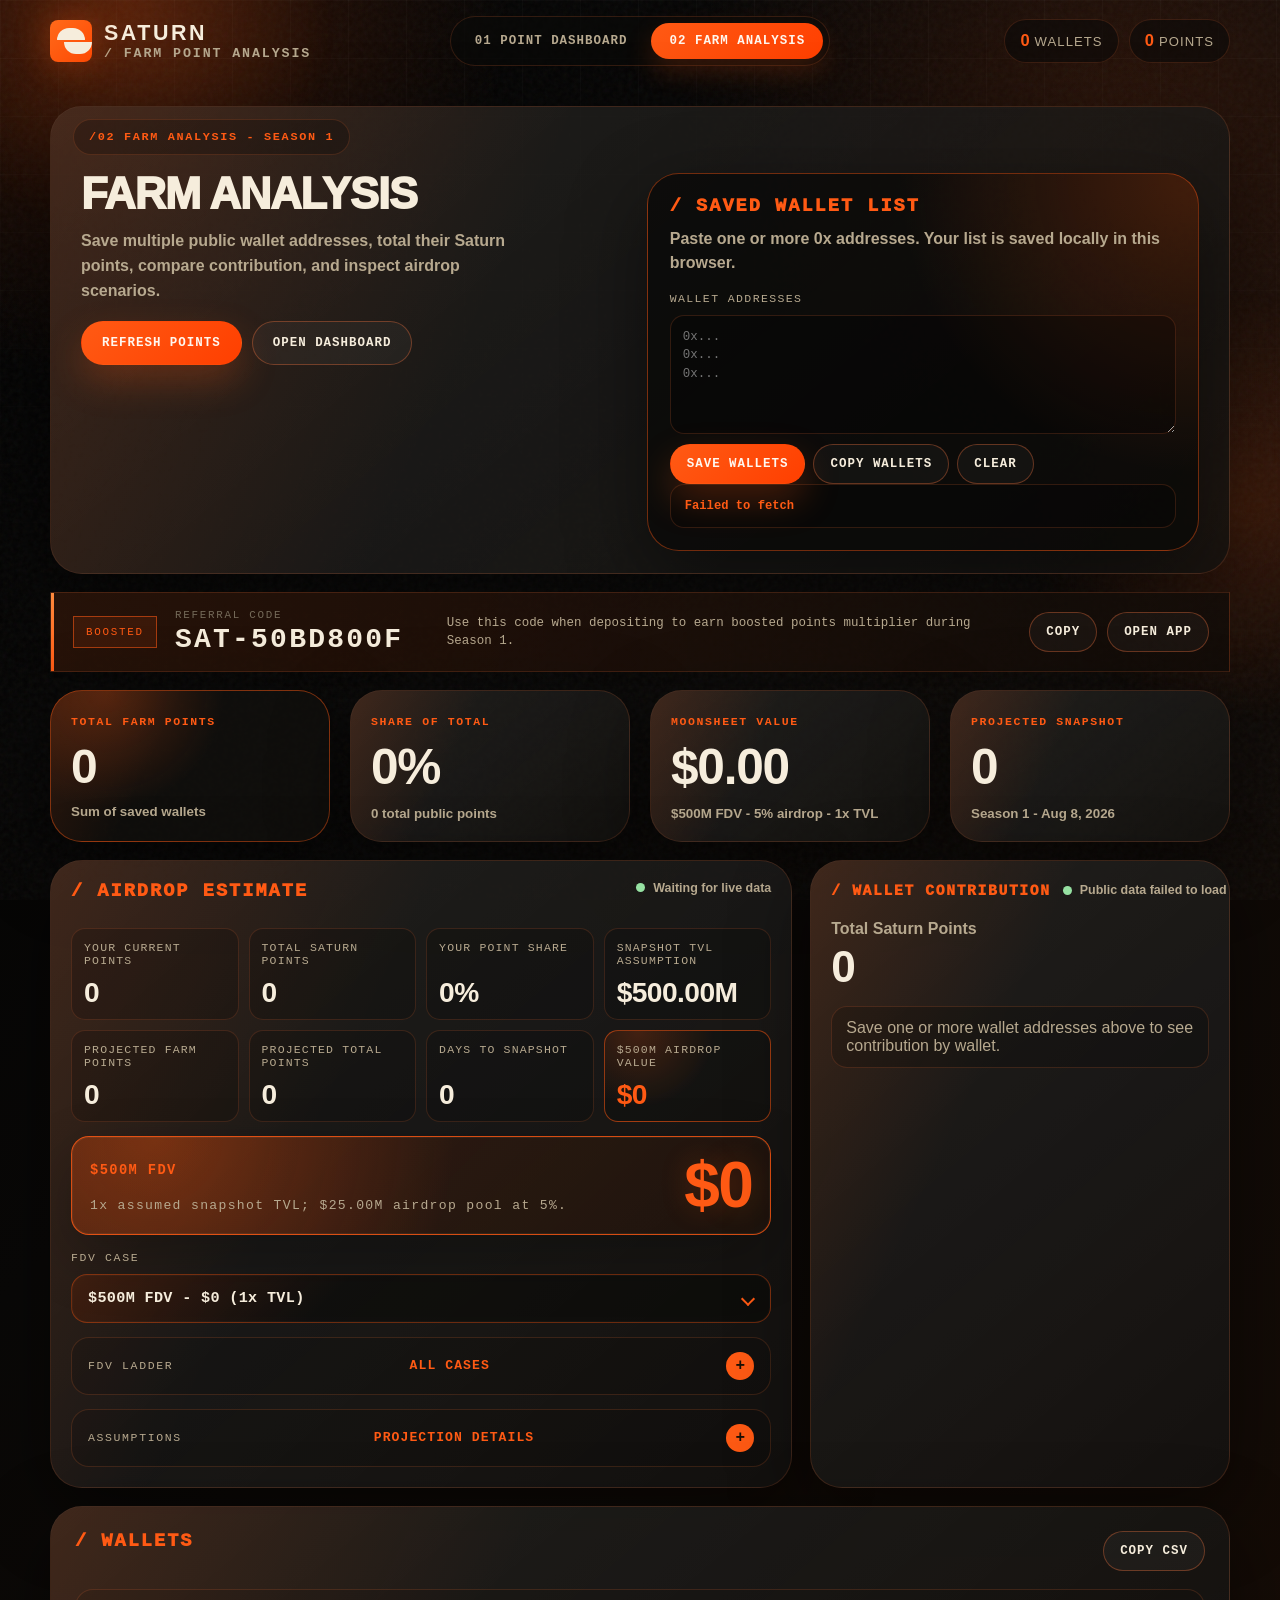
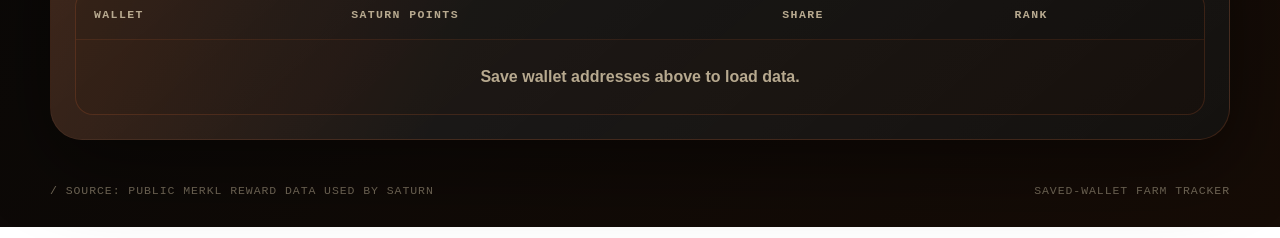
==== commit 59b40fb1: "Relax hero label letter spacing" ====
--- a/analysis.html
+++ b/analysis.html
@@ -47,7 +47,7 @@
         font-family: var(--font-display) !important;
         font-size: clamp(2.35rem, 3.4vw, 3.5rem) !important;
         font-weight: 950 !important;
-        letter-spacing: -0.07em;
+        letter-spacing: -0.025em;
         line-height: 0.98;
         margin: 0 !important;
       }
@@ -162,6 +162,158 @@
         .wallet-manager-card {
           justify-self: stretch;
           width: 100%;
+        }
+      }
+
+      @media (max-width: 640px) {
+        .farm-dashboard .moonsheet-grid {
+          grid-template-columns: repeat(2, minmax(0, 1fr)) !important;
+          gap: 10px;
+        }
+
+        .farm-dashboard .moonsheet-grid article {
+          min-height: 104px;
+          padding: 13px;
+        }
+
+        .farm-dashboard .moonsheet-grid small {
+          min-height: 0;
+          font-size: 0.66rem;
+          letter-spacing: 0.1em;
+        }
+
+        .farm-dashboard .moonsheet-grid strong {
+          margin-top: 10px;
+          font-size: clamp(1.25rem, 7vw, 1.7rem);
+          line-height: 1;
+        }
+
+        .farm-dashboard .scenario-focus {
+          grid-template-columns: 1fr;
+          gap: 9px;
+          padding: 16px;
+        }
+
+        .farm-dashboard .scenario-focus strong {
+          grid-row: auto;
+          font-size: clamp(2.6rem, 15vw, 4.2rem);
+        }
+
+        .farm-dashboard .wallet-manager-card {
+          padding: 18px;
+        }
+
+        .farm-dashboard .wallet-summary {
+          gap: 12px;
+          margin-top: 14px;
+          padding: 12px;
+        }
+
+        .farm-dashboard .wallet-summary span {
+          white-space: nowrap;
+        }
+
+        .farm-dashboard .wallet-summary-actions {
+          width: 100%;
+        }
+
+        .farm-dashboard .wallet-summary-actions > * {
+          min-height: 42px;
+        }
+
+        .farm-dashboard .scenario-table {
+          min-width: 0;
+        }
+
+        .farm-dashboard .scenario-table th,
+        .farm-dashboard .scenario-table td {
+          padding: 12px 10px;
+          font-size: 0.86rem;
+        }
+
+        .farm-table.responsive-table {
+          overflow: visible;
+          border: 0;
+          border-radius: 0;
+          background: transparent;
+        }
+
+        .farm-table table {
+          display: block;
+          min-width: 0 !important;
+          border: 0;
+        }
+
+        .farm-table thead {
+          display: none;
+        }
+
+        .farm-table tbody {
+          display: grid;
+          gap: 12px;
+        }
+
+        .farm-table tbody tr {
+          display: grid;
+          grid-template-columns: repeat(2, minmax(0, 1fr));
+          gap: 11px 14px;
+          padding: 14px;
+          border: 1px solid var(--line);
+          border-radius: 18px;
+          background:
+            radial-gradient(circle at 15% 0%, rgba(255, 90, 20, 0.1), transparent 48%),
+            rgba(0, 0, 0, 0.18);
+        }
+
+        .farm-table tbody tr.empty-row {
+          display: block;
+        }
+
+        .farm-table td {
+          display: block;
+          width: auto !important;
+          padding: 0 !important;
+          border: 0 !important;
+          text-align: left !important;
+        }
+
+        .farm-table td:first-child {
+          grid-column: 1 / -1;
+        }
+
+        .farm-table td:nth-child(2)::before,
+        .farm-table td:nth-child(3)::before,
+        .farm-table td:nth-child(4)::before {
+          display: block;
+          margin-bottom: 4px;
+          color: var(--muted);
+          font-family: var(--font-display);
+          font-size: 0.66rem;
+          font-weight: 950;
+          letter-spacing: 0.12em;
+          text-transform: uppercase;
+        }
+
+        .farm-table td:nth-child(2)::before {
+          content: "Points";
+        }
+
+        .farm-table td:nth-child(3)::before {
+          content: "Share";
+        }
+
+        .farm-table td:nth-child(4)::before {
+          content: "Rank";
+        }
+
+        .farm-table .wallet-cell {
+          gap: 10px;
+        }
+
+        .farm-table .wallet-badge {
+          width: 42px;
+          height: 42px;
+          border-radius: 14px;
         }
       }
     </style>
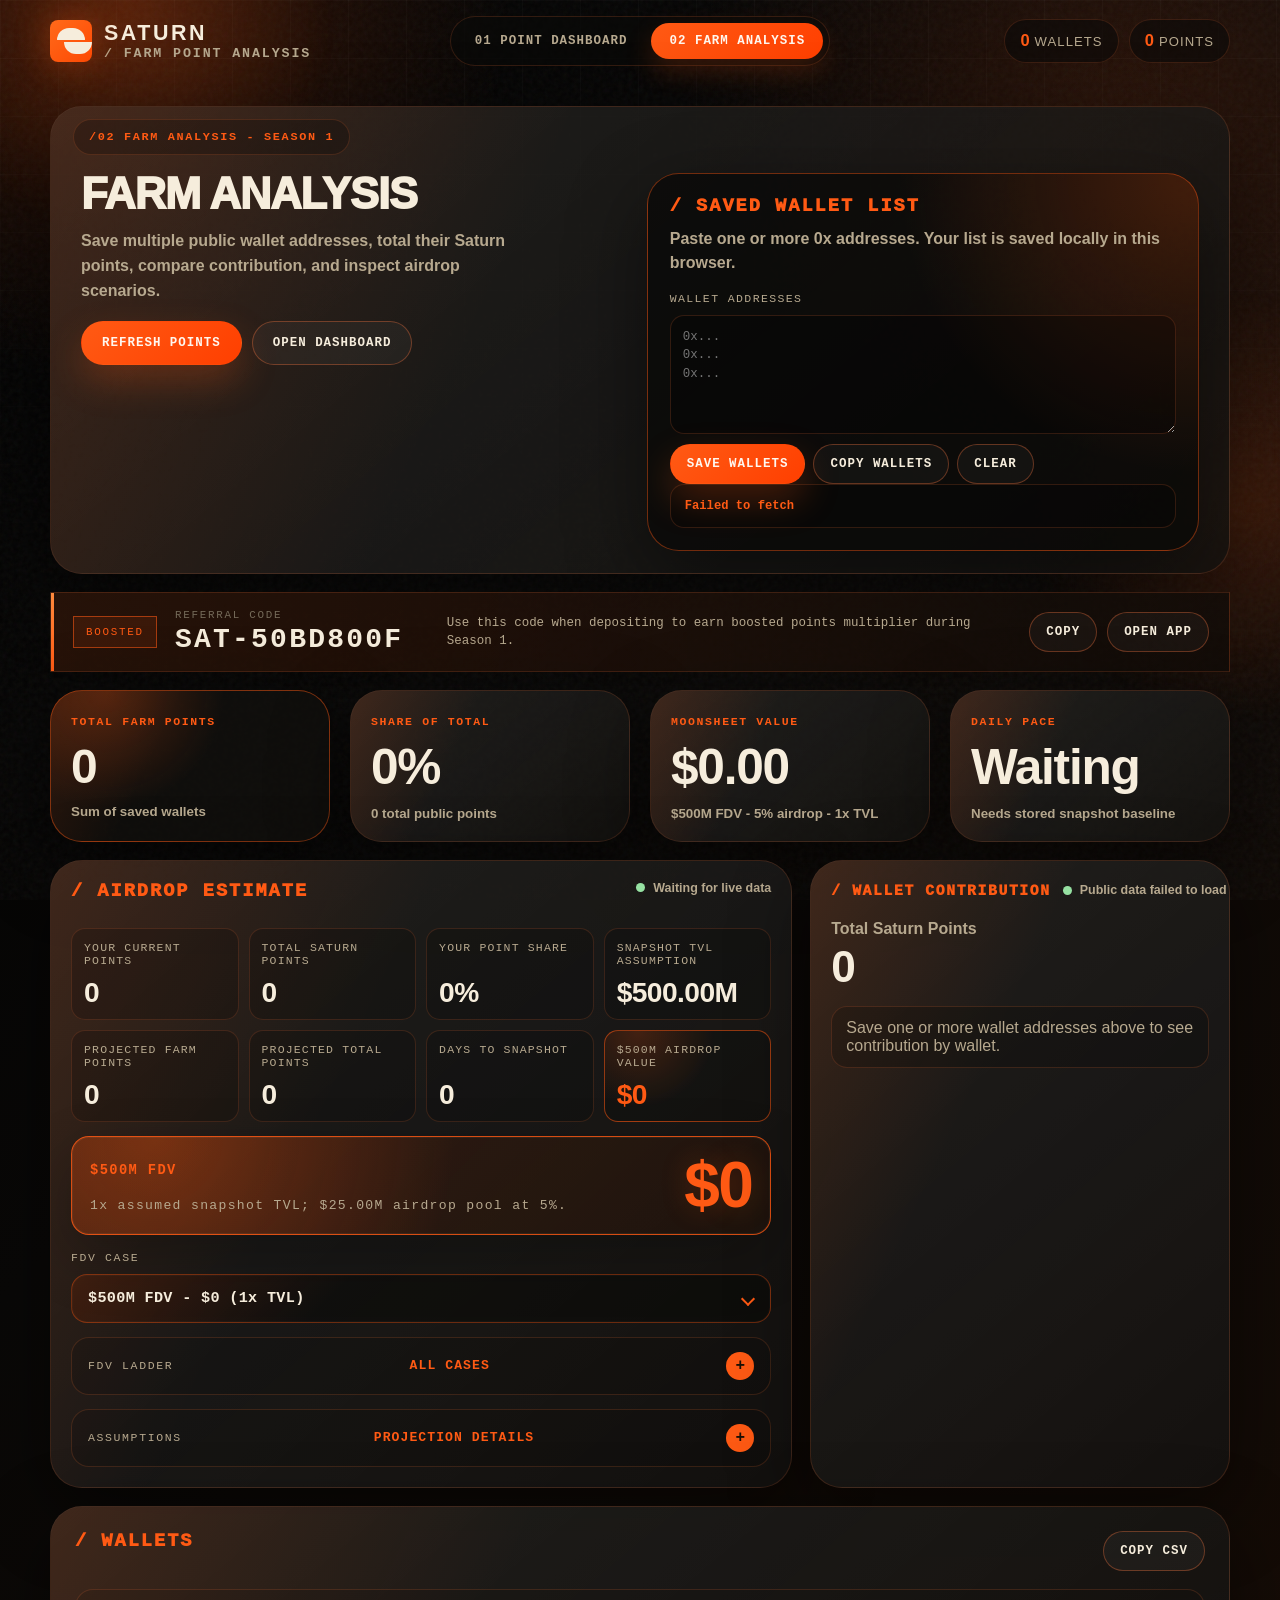
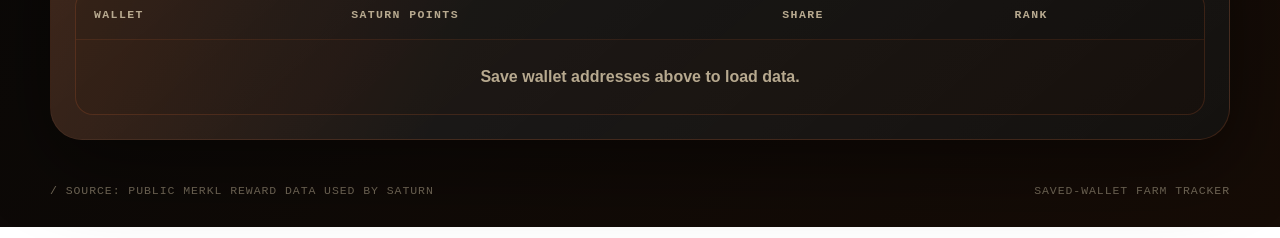
==== commit 7f0f74c5: "Avoid duplicate farm projection card" ====
--- a/analysis.html
+++ b/analysis.html
@@ -430,9 +430,9 @@
         </article>
 
         <article class="metric-card reveal">
-          <span class="metric-label">Projected Snapshot</span>
+          <span class="metric-label" id="projectionSummaryLabel">Daily Pace</span>
           <strong id="projectedSnapshotPoints">-</strong>
-          <small>Season 1 - Aug 8, 2026</small>
+          <small id="projectionSummaryCaption">Snapshot projection input</small>
         </article>
       </section>
 
@@ -608,7 +608,7 @@
       <span>Saved-wallet farm tracker</span>
     </footer>
 
-    <script src="analysis.js?v=20260531-wallet-collapse" defer></script>
+    <script src="analysis.js?v=20260601-snapshot-projection-v3" defer></script>
     <script>
       document.addEventListener("DOMContentLoaded", () => {
         const form = document.querySelector("#walletManagerForm");
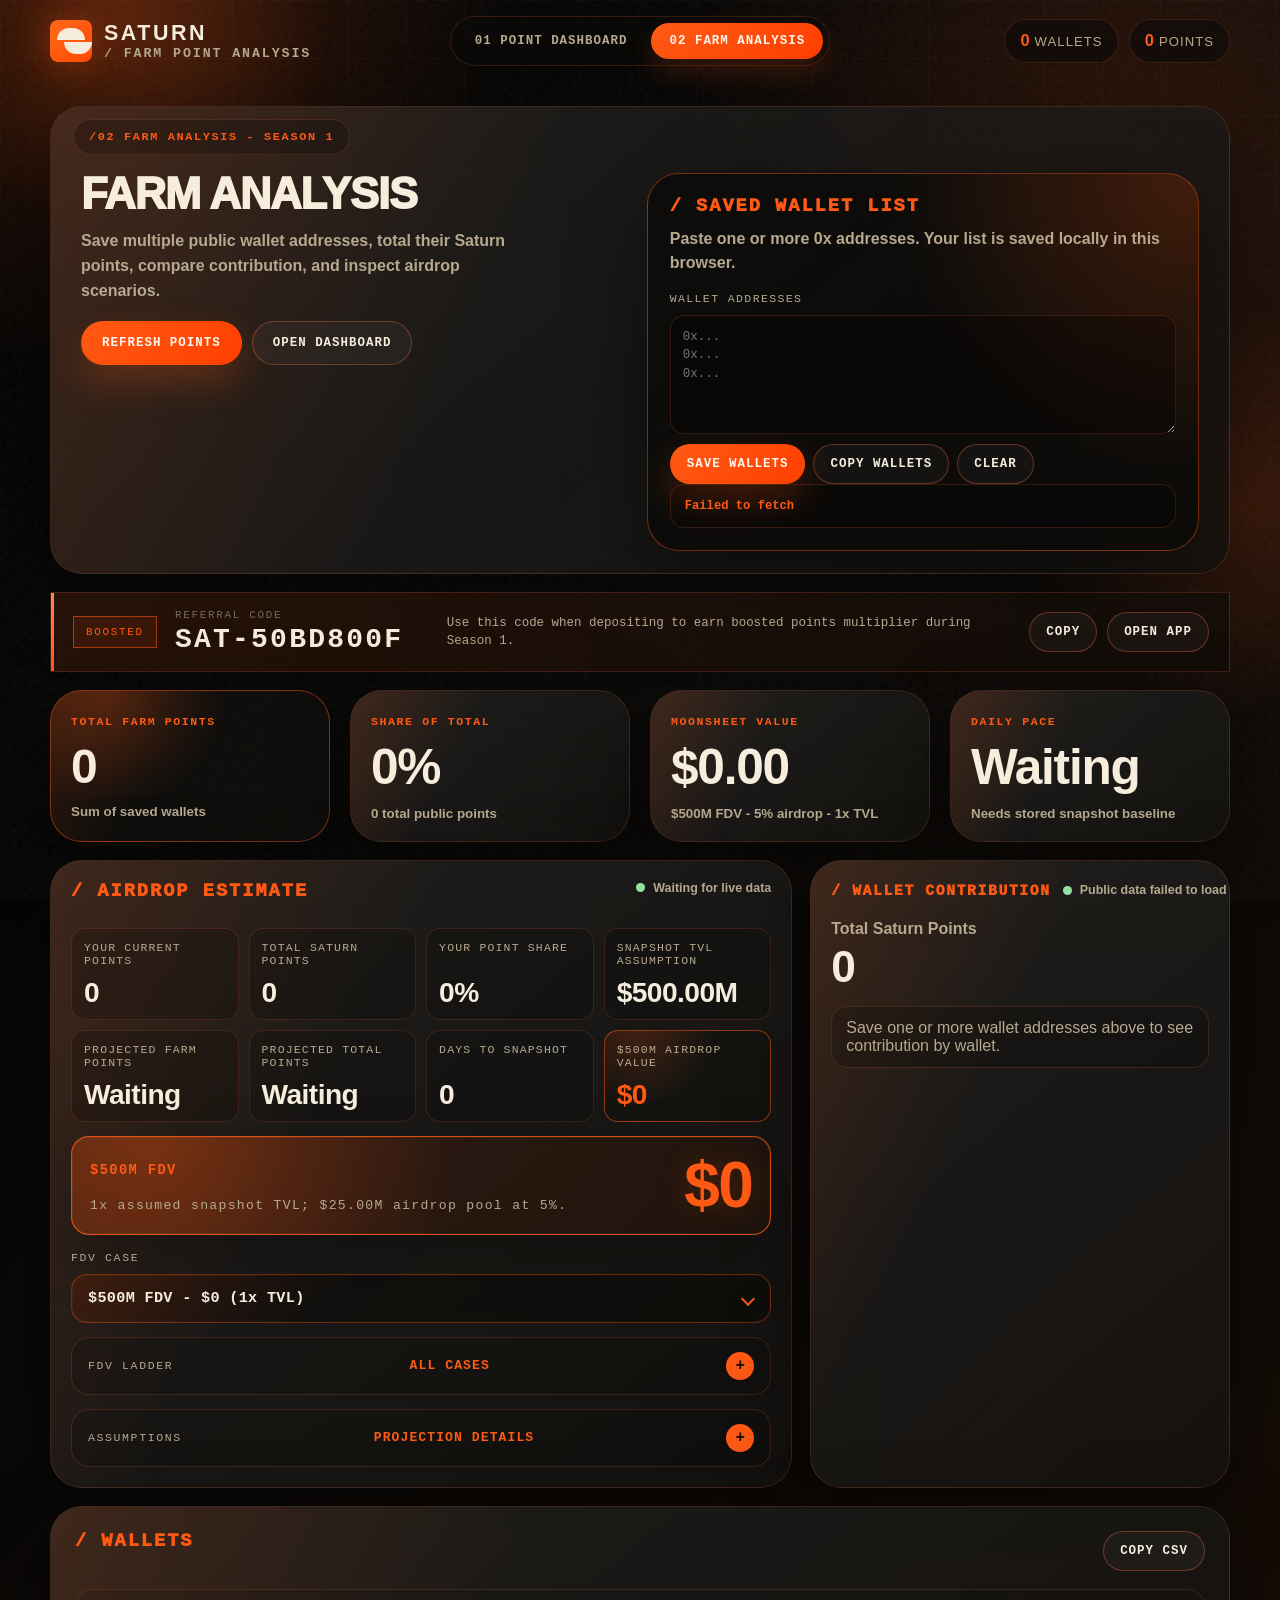
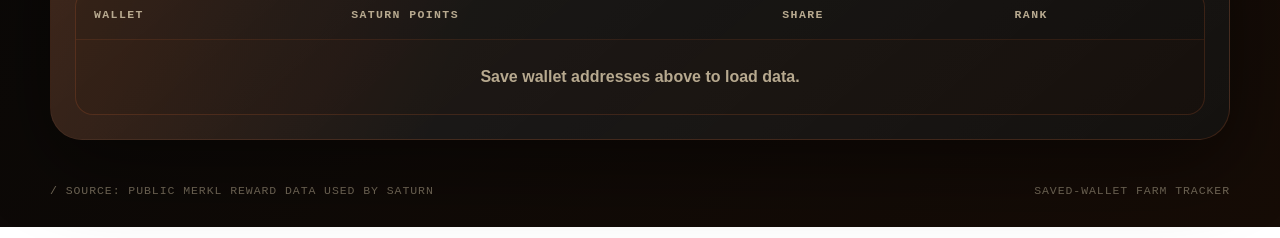
==== commit 3711e20f: "Wait for daily snapshot before farm projection" ====
--- a/analysis.html
+++ b/analysis.html
@@ -608,7 +608,7 @@
       <span>Saved-wallet farm tracker</span>
     </footer>
 
-    <script src="analysis.js?v=20260601-snapshot-projection-v3" defer></script>
+    <script src="analysis.js?v=20260601-snapshot-projection-v4" defer></script>
     <script>
       document.addEventListener("DOMContentLoaded", () => {
         const form = document.querySelector("#walletManagerForm");
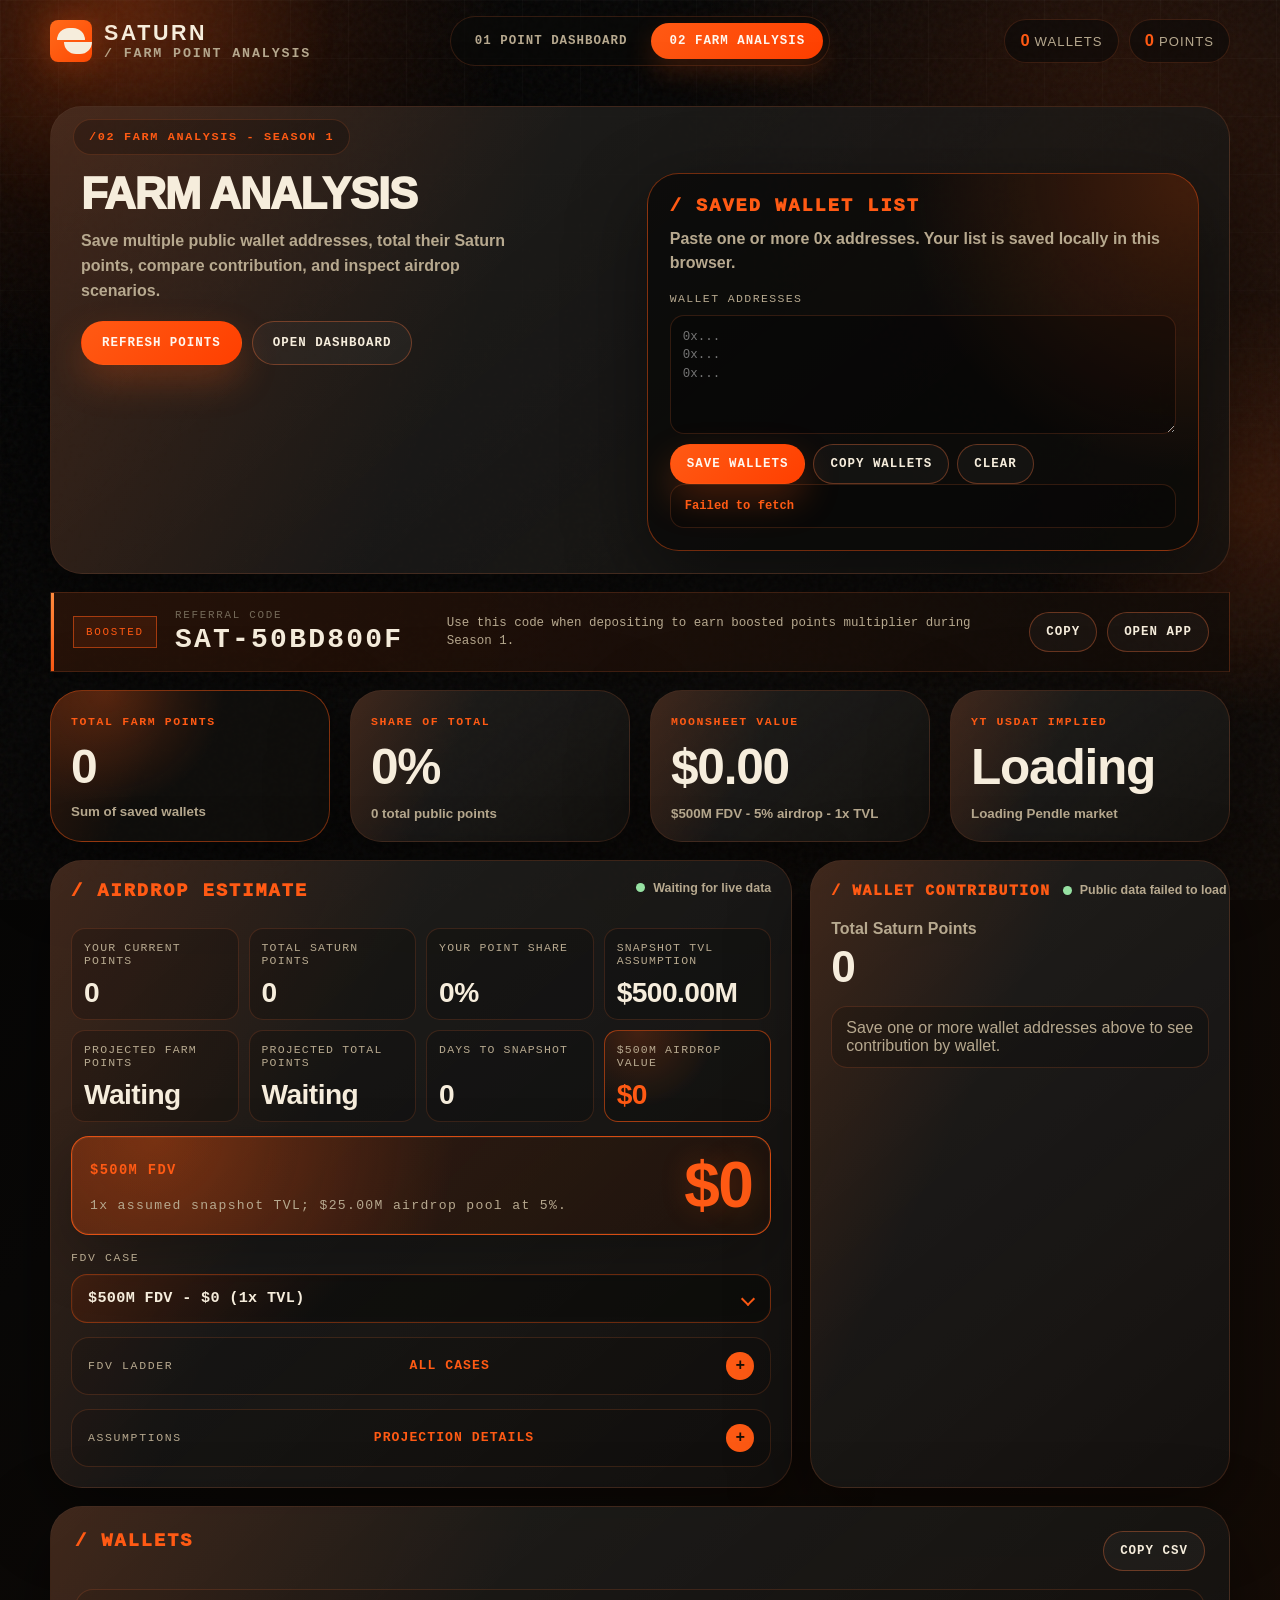
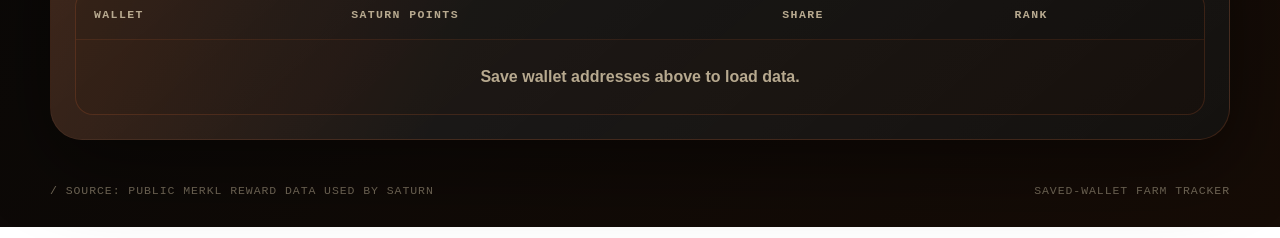
==== commit 0e8be493: "Show Pendle YT USDat implied APY" ====
--- a/analysis.html
+++ b/analysis.html
@@ -430,9 +430,9 @@
         </article>
 
         <article class="metric-card reveal">
-          <span class="metric-label" id="projectionSummaryLabel">Daily Pace</span>
-          <strong id="projectedSnapshotPoints">-</strong>
-          <small id="projectionSummaryCaption">Snapshot projection input</small>
+          <span class="metric-label" id="projectionSummaryLabel">YT USDat Implied</span>
+          <strong id="projectedSnapshotPoints">Loading</strong>
+          <small id="projectionSummaryCaption">Pendle market APY</small>
         </article>
       </section>
 
@@ -608,7 +608,7 @@
       <span>Saved-wallet farm tracker</span>
     </footer>
 
-    <script src="analysis.js?v=20260601-snapshot-projection-v4" defer></script>
+    <script src="analysis.js?v=20260604-pendle-ytdat-implied" defer></script>
     <script>
       document.addEventListener("DOMContentLoaded", () => {
         const form = document.querySelector("#walletManagerForm");
